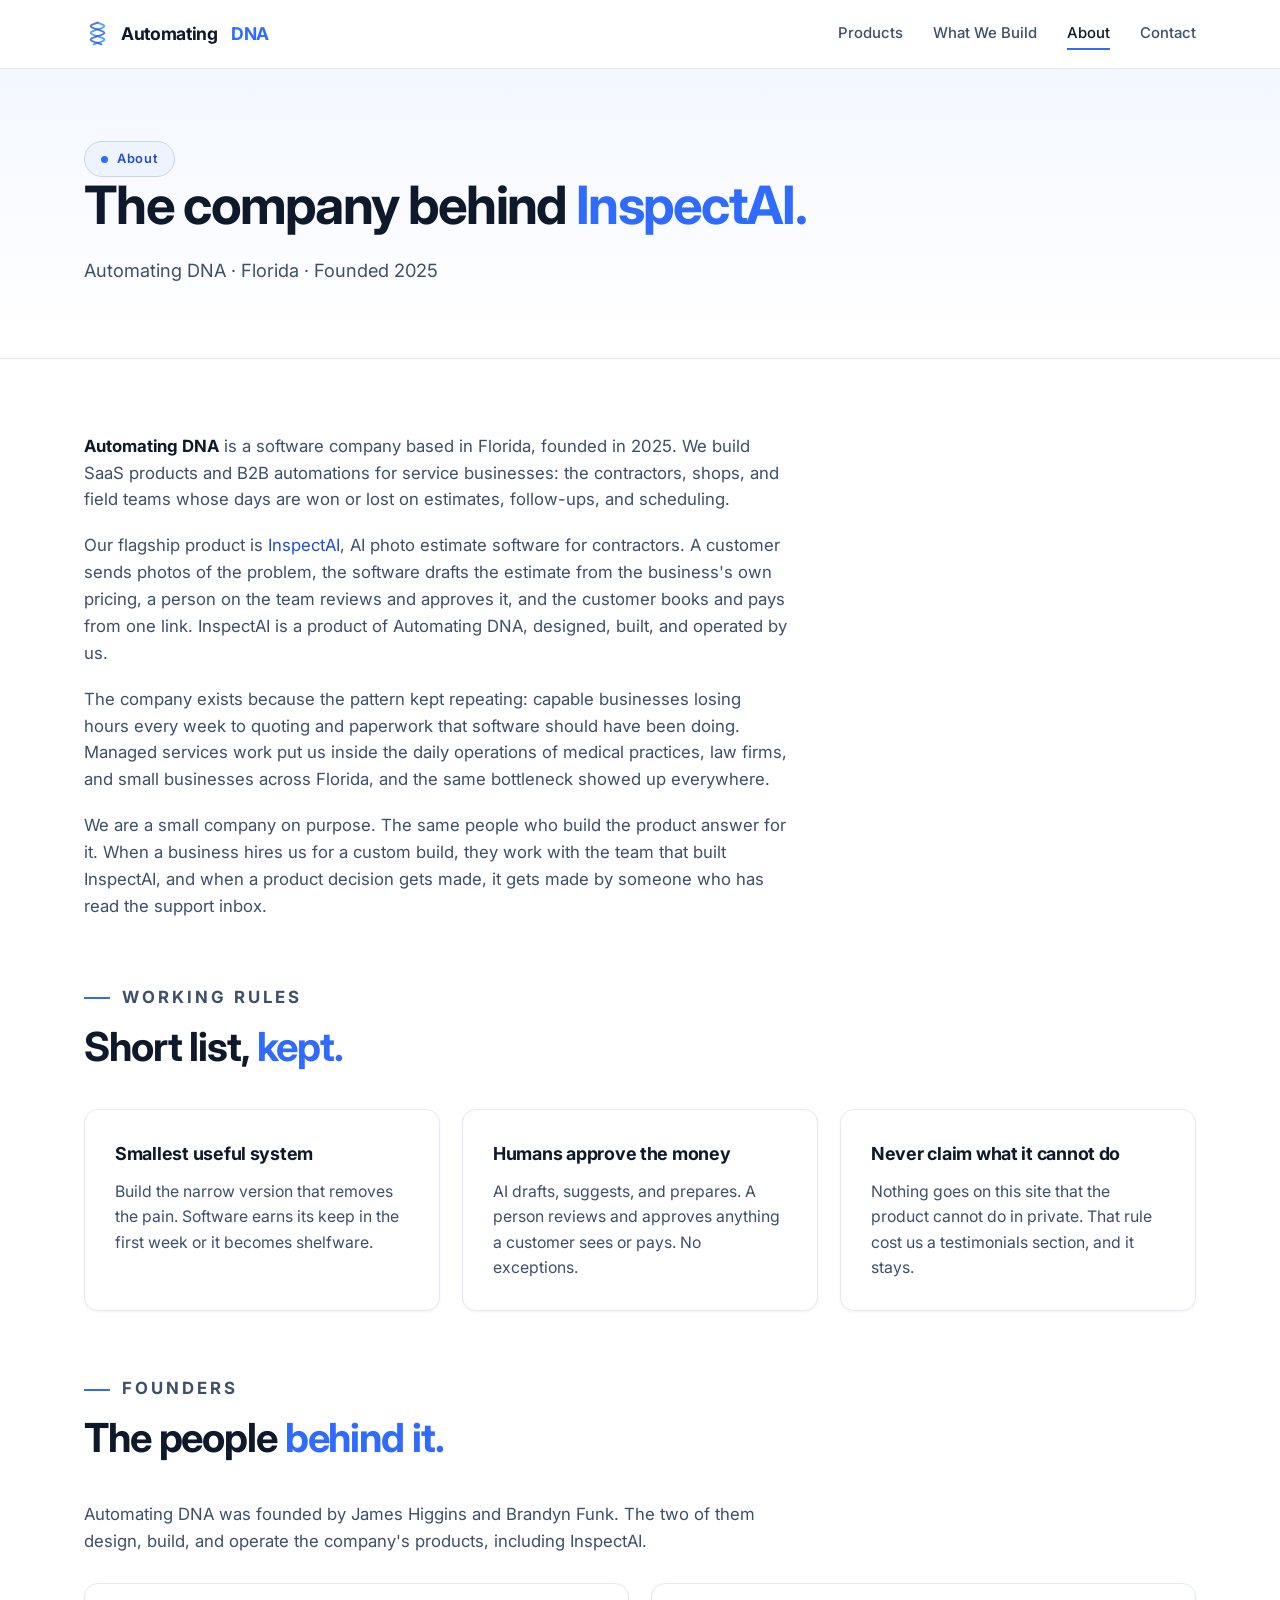
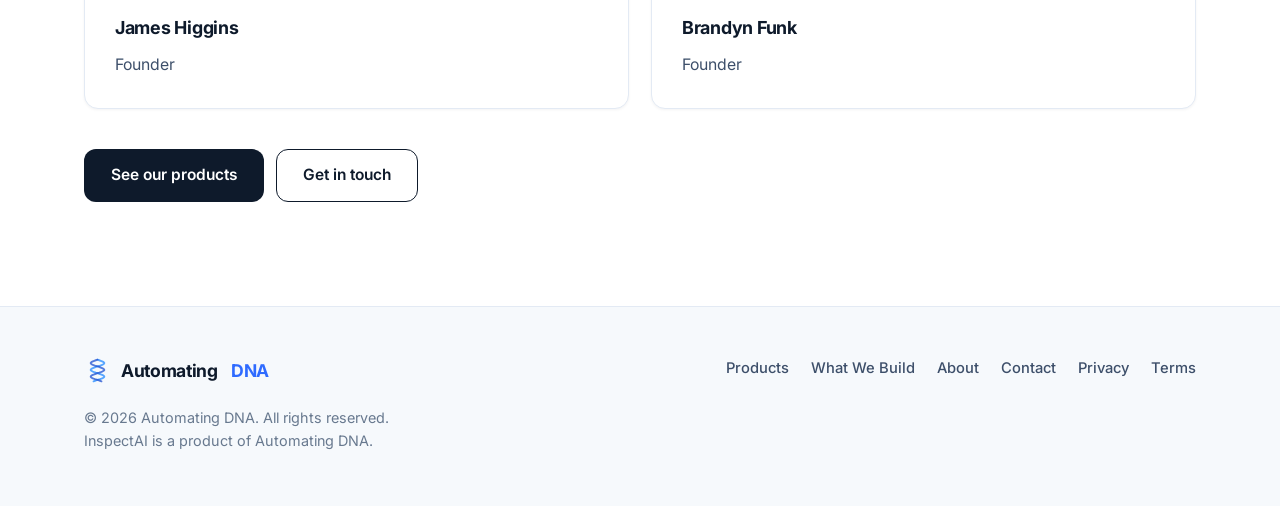
==== about.html @ 5c902201 "Name the founders: James Higgins and Brandyn Funk At James's direction (reversing this morning's rem" ====
<!DOCTYPE html>
<html lang="en-US">
<head>
<script async src="https://www.googletagmanager.com/gtag/js?id=G-0E4K4V9JYG"></script>
<script>
  window.dataLayer = window.dataLayer || [];
  function gtag(){dataLayer.push(arguments);}
  gtag('js', new Date());
  gtag('config', 'G-0E4K4V9JYG');
</script>
<script>(function(w,d,s,l,i){w[l]=w[l]||[];w[l].push({'gtm.start':
new Date().getTime(),event:'gtm.js'});var f=d.getElementsByTagName(s)[0],
j=d.createElement(s),dl=l!='dataLayer'?'&l='+l:'';j.async=true;j.src=
'https://www.googletagmanager.com/gtm.js?id='+i;f.parentNode.insertBefore(j,f);
})(window,document,'script','dataLayer','GTM-5DZR4XKW');</script>
<script>document.documentElement.className += ' js';</script>
<meta charset="UTF-8">
<meta name="viewport" content="width=device-width, initial-scale=1.0">
<title>About | Automating DNA</title>
<meta name="description" content="Automating DNA is a Florida software company. It is the parent company of InspectAI, AI photo estimate software for contractors.">
<link rel="canonical" href="https://automatingdna.com/about.html">
<meta property="og:type" content="website">
<meta property="og:site_name" content="Automating DNA">
<meta property="og:title" content="About | Automating DNA">
<meta property="og:description" content="The company behind InspectAI: a Florida software company building SaaS and B2B automations for service businesses.">
<meta property="og:url" content="https://automatingdna.com/about.html">
<meta name="twitter:card" content="summary">
<link rel="icon" href="data:image/svg+xml,%3Csvg xmlns='http://www.w3.org/2000/svg' viewBox='0 0 30 30'%3E%3Crect width='30' height='30' rx='7' fill='%23081226'/%3E%3Cpolyline points='15,4 20,8 10,12 20,16 10,20 15,24' fill='none' stroke='%2358a6ff' stroke-width='2.4' stroke-linecap='round' stroke-linejoin='round'/%3E%3C/svg%3E">
<link rel="preconnect" href="https://fonts.googleapis.com">
<link rel="preconnect" href="https://fonts.gstatic.com" crossorigin>
<link href="https://fonts.googleapis.com/css2?family=Inter:wght@400;500;600;700;800&display=swap" rel="stylesheet">
<link rel="stylesheet" href="/assets/site.css">
</head>
<body>
<noscript><iframe src="https://www.googletagmanager.com/ns.html?id=GTM-5DZR4XKW" height="0" width="0" style="display:none;visibility:hidden"></iframe></noscript>

<header class="site-header" id="siteHeader">
  <div class="wrap">
    <a class="wordmark" href="/" aria-label="Automating DNA home">
      <svg width="27" height="27" viewBox="0 0 30 30" aria-hidden="true"><polyline points="15.0,3.0 16.9,3.6 18.6,4.2 20.1,4.8 21.3,5.4 22.1,6.0 22.5,6.6 22.4,7.2 21.8,7.8 20.8,8.4 19.4,9.0 17.8,9.6 15.9,10.2 14.1,10.8 12.2,11.4 10.6,12.0 9.2,12.6 8.2,13.2 7.6,13.8 7.5,14.4 7.9,15.0 8.7,15.6 9.9,16.2 11.4,16.8 13.1,17.4 15.0,18.0 16.9,18.6 18.6,19.2 20.1,19.8 21.3,20.4 22.1,21.0 22.5,21.6 22.4,22.2 21.8,22.8 20.8,23.4 19.4,24.0 17.8,24.6 15.9,25.2 14.1,25.8 12.2,26.4 10.6,27.0" fill="none" stroke="#58a6ff" stroke-width="2.1" stroke-linecap="round"/><polyline points="15.0,3.0 13.1,3.6 11.4,4.2 9.9,4.8 8.7,5.4 7.9,6.0 7.5,6.6 7.6,7.2 8.2,7.8 9.2,8.4 10.6,9.0 12.2,9.6 14.1,10.2 15.9,10.8 17.8,11.4 19.4,12.0 20.8,12.6 21.8,13.2 22.4,13.8 22.5,14.4 22.1,15.0 21.3,15.6 20.1,16.2 18.6,16.8 16.9,17.4 15.0,18.0 13.1,18.6 11.4,19.2 9.9,19.8 8.7,20.4 7.9,21.0 7.5,21.6 7.6,22.2 8.2,22.8 9.2,23.4 10.6,24.0 12.2,24.6 14.1,25.2 15.9,25.8 17.8,26.4 19.4,27.0" fill="none" stroke="#1d4fd0" stroke-width="2.1" stroke-linecap="round" opacity="0.75"/></svg>
      Automating&nbsp;<span class="dna">DNA</span>
    </a>
    <nav class="main-nav">
      <a href="/products.html">Products</a>
      <a href="/services.html">What We Build</a>
      <a href="/about.html" aria-current="page">About</a>
      <a href="/contact.html">Contact</a>
    </nav>
  </div>
</header>

<main>
  <div class="stage">
    <div class="wrap">
      <div class="page-hero">
        <span class="pill"><span class="dot"></span>About</span>
        <h1>The company behind <span class="serif-i">InspectAI.</span></h1>
        <p class="lede">Automating DNA · Florida · Founded 2025</p>
      </div>
    </div>
  </div>

  <section>
    <div class="wrap">
      <div class="prose" data-reveal>
        <p><strong>Automating DNA</strong> is a software company based in Florida, founded in 2025. We build SaaS products and B2B automations for service businesses: the contractors, shops, and field teams whose days are won or lost on estimates, follow-ups, and scheduling.</p>
        <p>Our flagship product is <a href="https://goinspectai.com">InspectAI</a>, AI photo estimate software for contractors. A customer sends photos of the problem, the software drafts the estimate from the business's own pricing, a person on the team reviews and approves it, and the customer books and pays from one link. InspectAI is a product of Automating DNA, designed, built, and operated by us.</p>
        <p>The company exists because the pattern kept repeating: capable businesses losing hours every week to quoting and paperwork that software should have been doing. Managed services work put us inside the daily operations of medical practices, law firms, and small businesses across Florida, and the same bottleneck showed up everywhere.</p>
        <p>We are a small company on purpose. The same people who build the product answer for it. When a business hires us for a custom build, they work with the team that built InspectAI, and when a product decision gets made, it gets made by someone who has read the support inbox.</p>
      </div>

      <div class="section-head" style="margin-top: 64px;" data-reveal>
        <p class="chapter">Working rules</p>
        <h2 class="section-title">Short list, <span class="serif-i">kept.</span></h2>
      </div>
      <div class="grid grid-3">
        <div class="card" data-reveal>
          <h3>Smallest useful system</h3>
          <p>Build the narrow version that removes the pain. Software earns its keep in the first week or it becomes shelfware.</p>
        </div>
        <div class="card" data-reveal="2">
          <h3>Humans approve the money</h3>
          <p>AI drafts, suggests, and prepares. A person reviews and approves anything a customer sees or pays. No exceptions.</p>
        </div>
        <div class="card" data-reveal="3">
          <h3>Never claim what it cannot do</h3>
          <p>Nothing goes on this site that the product cannot do in private. That rule cost us a testimonials section, and it stays.</p>
        </div>
      </div>
      <div class="section-head" style="margin-top: 64px;">
        <p class="chapter">Founders</p>
        <h2 class="section-title">The people <span class="serif-i">behind it.</span></h2>
      </div>
      <div class="prose" style="margin-bottom: 28px;">
        <p>Automating DNA was founded by James Higgins and Brandyn Funk. The two of them design, build, and operate the company's products, including InspectAI.</p>
      </div>
      <div class="grid grid-2">
        <div class="card">
          <h3>James Higgins</h3>
          <p>Founder</p>
        </div>
        <div class="card">
          <h3>Brandyn Funk</h3>
          <p>Founder</p>
        </div>
      </div>
      <div class="cta-row" style="justify-content: flex-start; margin-top: 40px;">
        <a class="btn btn-dark" href="/products.html">See our products</a>
        <a class="btn btn-ghost" href="/contact.html">Get in touch</a>
      </div>
    </div>
  </section>
</main>

<footer class="site-footer">
  <div class="wrap">
    <div>
      <a class="wordmark" href="/">
        <svg width="27" height="27" viewBox="0 0 30 30" aria-hidden="true"><polyline points="15.0,3.0 16.9,3.6 18.6,4.2 20.1,4.8 21.3,5.4 22.1,6.0 22.5,6.6 22.4,7.2 21.8,7.8 20.8,8.4 19.4,9.0 17.8,9.6 15.9,10.2 14.1,10.8 12.2,11.4 10.6,12.0 9.2,12.6 8.2,13.2 7.6,13.8 7.5,14.4 7.9,15.0 8.7,15.6 9.9,16.2 11.4,16.8 13.1,17.4 15.0,18.0 16.9,18.6 18.6,19.2 20.1,19.8 21.3,20.4 22.1,21.0 22.5,21.6 22.4,22.2 21.8,22.8 20.8,23.4 19.4,24.0 17.8,24.6 15.9,25.2 14.1,25.8 12.2,26.4 10.6,27.0" fill="none" stroke="#58a6ff" stroke-width="2.1" stroke-linecap="round"/><polyline points="15.0,3.0 13.1,3.6 11.4,4.2 9.9,4.8 8.7,5.4 7.9,6.0 7.5,6.6 7.6,7.2 8.2,7.8 9.2,8.4 10.6,9.0 12.2,9.6 14.1,10.2 15.9,10.8 17.8,11.4 19.4,12.0 20.8,12.6 21.8,13.2 22.4,13.8 22.5,14.4 22.1,15.0 21.3,15.6 20.1,16.2 18.6,16.8 16.9,17.4 15.0,18.0 13.1,18.6 11.4,19.2 9.9,19.8 8.7,20.4 7.9,21.0 7.5,21.6 7.6,22.2 8.2,22.8 9.2,23.4 10.6,24.0 12.2,24.6 14.1,25.2 15.9,25.8 17.8,26.4 19.4,27.0" fill="none" stroke="#1d4fd0" stroke-width="2.1" stroke-linecap="round" opacity="0.75"/></svg>
        Automating&nbsp;<span class="dna">DNA</span>
      </a>
      <p class="fine" style="margin-top: 14px;">© 2026 Automating DNA. All rights reserved.<br>InspectAI is a product of Automating DNA.</p>
    </div>
    <nav class="footer-nav">
      <a href="/products.html">Products</a>
      <a href="/services.html">What We Build</a>
      <a href="/about.html">About</a>
      <a href="/contact.html">Contact</a>
      <a href="/privacy-policy.html">Privacy</a>
      <a href="/terms-of-service.html">Terms</a>
    </nav>
  </div>
</footer>

<script>
  (function () {
    var header = document.getElementById('siteHeader');
    addEventListener('scroll', function () {
      header.classList.toggle('scrolled', scrollY > 8);
    }, { passive: true });
  })();
</script>
</body>
</html>
---- assets/site.css ----
/* Automating DNA — design system v3.
   Direction: light, modern, clean, professional. Deliberately unlike
   InspectAI's dark cinematic look: white surfaces, hairline borders,
   restrained blue accent, quiet type, no glow, no dark stage.
   The helix survives only as the small logo mark and a faint hero motif. */
:root {
  --ink: #0e1a2b;
  --ink-soft: #3d4f6a;
  --muted: #68798f;
  --paper: #ffffff;
  --wash: #f6f9fc;
  --card: #ffffff;
  --line: #e3eaf4;
  --line-dark: #c9d6ea;
  --accent: #2f6bff;
  --accent-dark: #1d4fd0;
  --accent-wash: #eef4ff;
  --sky: #58a6ff;
  --radius: 14px;
  --shadow-lg: 0 24px 48px -24px rgba(14, 26, 43, 0.16);
  --shadow-sm: 0 1px 3px rgba(14, 26, 43, 0.05);
}
* { box-sizing: border-box; margin: 0; padding: 0; }
html { scroll-behavior: smooth; }
body {
  font-family: "Inter", system-ui, -apple-system, sans-serif;
  background: var(--paper);
  color: var(--ink);
  line-height: 1.6;
  -webkit-font-smoothing: antialiased;
  text-rendering: optimizeLegibility;
}
a { color: var(--accent-dark); text-decoration: none; }
a:hover { text-decoration: underline; }
::selection { background: #cfe0ff; color: var(--ink); }
.wrap { max-width: 1160px; margin: 0 auto; padding: 0 24px; }
/* Accent word inside headlines: same typeface, plain weight contrast
   via color only (the old italic serif device is retired). */
.serif-i { font-style: normal; color: var(--accent); }

/* ---------- Header ---------- */
.site-header {
  position: sticky; top: 0; z-index: 60;
  background: rgba(255, 255, 255, 0.9);
  backdrop-filter: blur(12px);
  -webkit-backdrop-filter: blur(12px);
  border-bottom: 1px solid var(--line);
  transition: box-shadow 0.3s ease;
}
.site-header.scrolled { box-shadow: 0 6px 24px rgba(14, 26, 43, 0.07); }
.site-header .wrap { display: flex; align-items: center; justify-content: space-between; height: 68px; }
.wordmark { font-weight: 700; font-size: 1.1rem; letter-spacing: -0.02em; color: var(--ink); display: inline-flex; align-items: center; gap: 10px; }
.wordmark:hover { text-decoration: none; }
.wordmark svg { display: block; }
.wordmark .dna { color: var(--accent); }
.main-nav { display: flex; gap: 30px; font-size: 0.93rem; font-weight: 500; }
.main-nav a { color: var(--ink-soft); position: relative; padding: 4px 0; white-space: nowrap; }
.main-nav a:hover { color: var(--ink); text-decoration: none; }
.main-nav a::after {
  content: ""; position: absolute; left: 0; bottom: 0; height: 2px; width: 100%;
  background: var(--accent); transform: scaleX(0); transform-origin: left; transition: transform 0.25s ease;
}
.main-nav a:hover::after, .main-nav a[aria-current="page"]::after { transform: scaleX(1); }
.main-nav a[aria-current="page"] { color: var(--ink); }
/* Phones: the wordmark and four nav links cannot share one row.
   Stack them: wordmark on its own row, nav spread across the full width. */
@media (max-width: 720px) {
  .site-header .wrap { flex-direction: column; height: auto; padding-top: 13px; padding-bottom: 13px; gap: 11px; }
  .main-nav { width: 100%; justify-content: space-between; gap: 14px; font-size: 0.9rem; }
  .wordmark { font-size: 1.05rem; }
}

/* ---------- Hero (light band) ---------- */
.stage {
  position: relative; overflow: hidden; color: var(--ink);
  background: linear-gradient(180deg, #f3f7ff 0%, #ffffff 92%);
  border-bottom: 1px solid var(--line);
}
.helix { position: absolute; top: -6%; right: 3.5%; height: 112%; opacity: 0.22; pointer-events: none;
  -webkit-mask-image: linear-gradient(180deg, transparent, #000 18%, #000 82%, transparent);
          mask-image: linear-gradient(180deg, transparent, #000 18%, #000 82%, transparent);
  animation: helix-drift 26s ease-in-out infinite alternate; }
@media (max-width: 900px) { .helix { right: -70px; opacity: 0.14; } }
@keyframes helix-drift { from { transform: translateY(-14px); } to { transform: translateY(16px); } }
.hero { position: relative; text-align: center; padding: 84px 0 0; }
.pill {
  display: inline-flex; align-items: center; gap: 9px;
  border: 1px solid var(--line-dark); border-radius: 999px;
  padding: 7px 16px; font-size: 0.8rem; font-weight: 600; letter-spacing: 0.05em;
  color: var(--accent-dark); background: var(--accent-wash);
}
.pill .dot { width: 7px; height: 7px; border-radius: 50%; background: var(--accent); }
h1.display {
  font-size: clamp(2.45rem, 5.4vw, 3.7rem); font-weight: 700;
  letter-spacing: -0.032em; line-height: 1.08; max-width: 15em; margin: 24px auto 0; color: var(--ink);
}
.lede { font-size: 1.14rem; color: var(--ink-soft); max-width: 44em; margin: 22px auto 0; }
.lede strong { color: var(--ink); }
.cta-row { display: flex; flex-wrap: wrap; gap: 12px; justify-content: center; margin-top: 34px; }
.hero .cta-row { position: relative; z-index: 2; }
.btn {
  display: inline-block; padding: 13px 26px; border-radius: 12px;
  font-weight: 600; font-size: 0.97rem; border: 1px solid transparent;
  transition: background 0.2s ease, border-color 0.2s ease, color 0.2s ease;
}
.btn:hover { text-decoration: none; }
.btn-primary { background: var(--accent); color: #fff; }
.btn-primary:hover { background: var(--accent-dark); }
.btn-ghost-light { background: #fff; color: var(--ink); border-color: var(--line-dark); }
.btn-ghost-light:hover { border-color: var(--ink-soft); }
.btn-dark { background: var(--ink); color: #fff; }
.btn-dark:hover { background: #22334d; }
.btn-ghost { background: transparent; color: var(--ink); border-color: var(--ink); }
.btn-ghost:hover { background: var(--ink); color: #fff; }
.micro-trust { margin-top: 20px; font-size: 0.88rem; color: var(--muted); letter-spacing: 0.01em; }
.micro-trust b { color: var(--ink-soft); font-weight: 600; }
.micro-trust .sep { margin: 0 10px; opacity: 0.5; }

/* Product window */
.product-window {
  position: relative; z-index: 2; max-width: 880px; margin: 52px auto 0;
  background: #fff; border-radius: 16px; box-shadow: var(--shadow-lg);
  border: 1px solid var(--line); text-align: left; color: var(--ink);
  overflow: hidden;
}
.win-bar { display: flex; align-items: center; gap: 8px; padding: 13px 18px; background: var(--wash); border-bottom: 1px solid var(--line); }
.win-bar .d { width: 11px; height: 11px; border-radius: 50%; }
.win-bar .d.r { background: #ff5f57; } .win-bar .d.y { background: #febc2e; } .win-bar .d.g { background: #28c840; }
.win-bar .url { margin-left: 10px; font-size: 0.8rem; color: var(--muted); background: #fff; border: 1px solid var(--line); border-radius: 7px; padding: 3px 12px; min-width: 0; overflow: hidden; text-overflow: ellipsis; white-space: nowrap; }
.win-body { padding: 24px 26px 26px; display: grid; grid-template-columns: 1.25fr 0.75fr; gap: 26px; }
@media (max-width: 700px) { .win-body { grid-template-columns: 1fr; } }
.win-body h3 { font-size: 1.02rem; letter-spacing: -0.01em; }
.win-sub { font-size: 0.86rem; color: var(--muted); margin-top: 2px; }
.status-pill { display: inline-block; font-size: 0.72rem; font-weight: 700; letter-spacing: 0.07em; text-transform: uppercase;
  color: #0d7a3e; background: #e2f6ea; border-radius: 999px; padding: 4px 11px; vertical-align: middle; margin-left: 8px; }
.line-items { margin-top: 16px; border-top: 1px solid var(--line); }
.line-items div { display: flex; justify-content: space-between; gap: 18px; padding: 9px 0; border-bottom: 1px solid var(--line); font-size: 0.92rem; }
.line-items div span:first-child { color: var(--ink-soft); }
.line-items div span:last-child { white-space: nowrap; }
.line-items .total { font-weight: 700; font-size: 1rem; }
.line-items .total span:first-child { color: var(--ink); }
.photo-tiles { display: grid; grid-template-columns: 1fr 1fr; gap: 10px; }
.photo-tiles figure { border-radius: 12px; aspect-ratio: 4 / 3; position: relative; overflow: hidden; background: #e8edf3; }
.photo-tiles img { width: 100%; height: 100%; object-fit: cover; display: block; }
.photo-tiles figcaption { position: absolute; left: 8px; bottom: 8px; font-size: 0.68rem; color: #fff; letter-spacing: 0.04em; background: rgba(8, 18, 38, 0.62); padding: 3px 8px; border-radius: 6px; }
.win-note { margin-top: 14px; font-size: 0.78rem; color: var(--muted); }
.hero-spacer { height: 64px; }
@media (max-width: 700px) { .hero-spacer { height: 44px; } }

/* Marquee (quiet trade strip) */
.marquee { border-bottom: 1px solid var(--line); background: #fff; overflow: hidden; padding: 15px 0; }
.marquee-track { display: flex; gap: 0; width: max-content; animation: marquee 40s linear infinite; }
.marquee span { font-size: 0.82rem; font-weight: 600; letter-spacing: 0.16em; text-transform: uppercase; color: #9db0c9; padding: 0 26px; white-space: nowrap; }
.marquee i { color: var(--sky); font-style: normal; }
@keyframes marquee { to { transform: translateX(-50%); } }

/* ---------- Sections ---------- */
section { padding: 74px 0; }
.chapter { font-size: 0.78rem; font-weight: 700; letter-spacing: 0.18em; text-transform: uppercase; color: var(--accent); margin-bottom: 14px; }
.chapter::before { content: ""; display: inline-block; width: 26px; height: 2px; background: var(--accent); vertical-align: middle; margin-right: 12px; }
.section-head { max-width: 46em; margin-bottom: 40px; }
.section-head.center { margin-left: auto; margin-right: auto; text-align: center; }
.section-head.center .chapter::before { display: none; }
h2.section-title { font-size: clamp(1.8rem, 3.6vw, 2.5rem); font-weight: 700; letter-spacing: -0.028em; line-height: 1.12; color: var(--ink); }
.section-head p { color: var(--ink-soft); margin-top: 14px; font-size: 1.05rem; }

.grid { display: grid; gap: 22px; }
.grid-2 { grid-template-columns: repeat(2, 1fr); }
.grid-3 { grid-template-columns: repeat(3, 1fr); }
@media (max-width: 880px) { .grid-2, .grid-3 { grid-template-columns: 1fr; } }
.card {
  background: var(--card); border: 1px solid var(--line); border-radius: var(--radius);
  padding: 30px; box-shadow: var(--shadow-sm);
  transition: border-color 0.2s ease, box-shadow 0.2s ease;
}
.card:hover { border-color: var(--line-dark); box-shadow: 0 10px 24px -14px rgba(14, 26, 43, 0.14); }
.card h3 { font-size: 1.12rem; font-weight: 700; letter-spacing: -0.015em; margin-bottom: 10px; }
.card p { color: var(--ink-soft); font-size: 0.99rem; }
.card .card-link { display: inline-block; margin-top: 18px; font-weight: 600; }
.card .card-link::after { content: " →"; }
.card .kicker { font-size: 0.75rem; font-weight: 700; letter-spacing: 0.15em; text-transform: uppercase; color: var(--accent); margin-bottom: 12px; }

/* Flagship panel (light) */
.flagship {
  background: var(--wash);
  border: 1px solid var(--line);
  color: var(--ink); border-radius: 18px; padding: 48px;
  display: grid; grid-template-columns: 1.05fr 0.95fr; gap: 46px; position: relative; overflow: hidden;
}
.flagship > * { position: relative; z-index: 1; }
@media (max-width: 880px) { .flagship { grid-template-columns: 1fr; padding: 34px 24px; } }
.flagship .chapter { color: var(--accent); }
.flagship .chapter::before { background: var(--accent); }
.flagship h2 { font-size: clamp(1.85rem, 3.6vw, 2.55rem); font-weight: 700; letter-spacing: -0.028em; line-height: 1.12; }
.flagship p { color: var(--ink-soft); margin-top: 15px; }
.flagship ul { list-style: none; }
.flagship li { padding: 12px 0; border-bottom: 1px solid var(--line); color: var(--ink-soft); font-size: 0.99rem; display: flex; gap: 12px; align-items: baseline; }
.flagship li:last-child { border-bottom: none; }
.flagship li::before { content: ""; flex: 0 0 auto; width: 8px; height: 8px; border-radius: 2px; background: var(--accent); transform: translateY(-1px); }
.flagship .cta-row { justify-content: flex-start; margin-top: 28px; }

/* Steps */
.steps { counter-reset: step; }
.step { display: flex; gap: 24px; padding: 26px 0; border-bottom: 1px solid var(--line); }
.step:last-child { border-bottom: none; }
.step .num { counter-increment: step; flex: 0 0 auto; font-size: 1.9rem; font-weight: 700; letter-spacing: -0.03em;
  color: var(--accent); line-height: 1; padding-top: 4px; min-width: 52px; }
.step .num::before { content: counter(step, decimal-leading-zero); }
.step h3 { font-size: 1.08rem; letter-spacing: -0.015em; margin-bottom: 5px; }
.step p { color: var(--ink-soft); font-size: 0.99rem; max-width: 46em; }

/* Interior page hero */
.page-hero { padding: 72px 0 10px; position: relative; }
.page-hero h1 { font-size: clamp(2.25rem, 4.8vw, 3.3rem); font-weight: 700; letter-spacing: -0.032em; line-height: 1.08; max-width: 16em; color: var(--ink); }
.page-hero .lede { color: var(--ink-soft); margin-left: 0; }
.page-hero .lede strong { color: var(--ink); }
.stage .page-hero { padding-bottom: 72px; }

/* Prose */
.prose { max-width: 44em; }
.prose p { color: var(--ink-soft); margin-bottom: 19px; font-size: 1.05rem; }
.prose p strong { color: var(--ink); }

/* Contact form */
.form-card { background: var(--card); border: 1px solid var(--line); border-radius: var(--radius); padding: 34px; box-shadow: var(--shadow-sm); }
.form-card label { display: block; font-weight: 600; font-size: 0.92rem; margin: 19px 0 7px; }
.form-card label:first-of-type { margin-top: 0; }
.form-card input, .form-card textarea {
  width: 100%; padding: 13px 15px; border: 1px solid var(--line-dark); border-radius: 10px;
  font: inherit; background: #fff; color: var(--ink); transition: border-color 0.2s ease, box-shadow 0.2s ease;
}
.form-card input:focus, .form-card textarea:focus { outline: none; border-color: var(--accent); box-shadow: 0 0 0 4px rgba(47, 107, 255, 0.13); }
.form-card textarea { min-height: 132px; resize: vertical; }
.form-card .btn { margin-top: 24px; cursor: pointer; font: inherit; }

/* Footer */
.site-footer { background: var(--wash); border-top: 1px solid var(--line); color: var(--ink-soft); margin-top: 30px; padding: 50px 0 54px; }
.site-footer .wrap { display: flex; flex-wrap: wrap; gap: 30px; justify-content: space-between; }
.site-footer .fine { color: var(--muted); font-size: 0.9rem; max-width: 34em; }
.footer-nav { display: flex; flex-wrap: wrap; gap: 22px; font-size: 0.92rem; font-weight: 500; }
.footer-nav a { color: var(--ink-soft); }
.footer-nav a:hover { color: var(--ink); }

/* ---------- Motion ----------
   Content renders immediately at full opacity: no scroll-reveal.
   (The v2/v3 fade-in made first paint look washed out until each
   block animated in, so it was retired.) */

/* ---------- Responsive precision (tablets and small phones) ---------- */
@media (max-width: 900px) { .main-nav { gap: 20px; } }
@media (max-width: 520px) {
  .wrap { padding: 0 18px; }
  section { padding: 52px 0; }
  .hero { padding-top: 58px; }
  h1.display { font-size: 2.3rem; }
  .page-hero { padding-top: 50px; }
  .stage .page-hero { padding-bottom: 52px; }
  .page-hero h1 { font-size: 2rem; }
  .card { padding: 24px; }
  .flagship { padding: 28px 20px; }
  .form-card { padding: 24px; }
  .win-body { padding: 20px; }
  .step { gap: 16px; }
  .btn { padding: 12px 22px; }
  .lede { font-size: 1.05rem; }
}
@media (max-width: 400px) {
  .main-nav { font-size: 0.85rem; gap: 10px; }
  .pill { font-size: 0.74rem; padding: 6px 13px; }
  .micro-trust .sep { margin: 0 6px; }
}

@media (prefers-reduced-motion: reduce) {
  *, *::before, *::after { animation-duration: 0.01ms !important; animation-iteration-count: 1 !important; transition-duration: 0.01ms !important; }
  html { scroll-behavior: auto; }
}
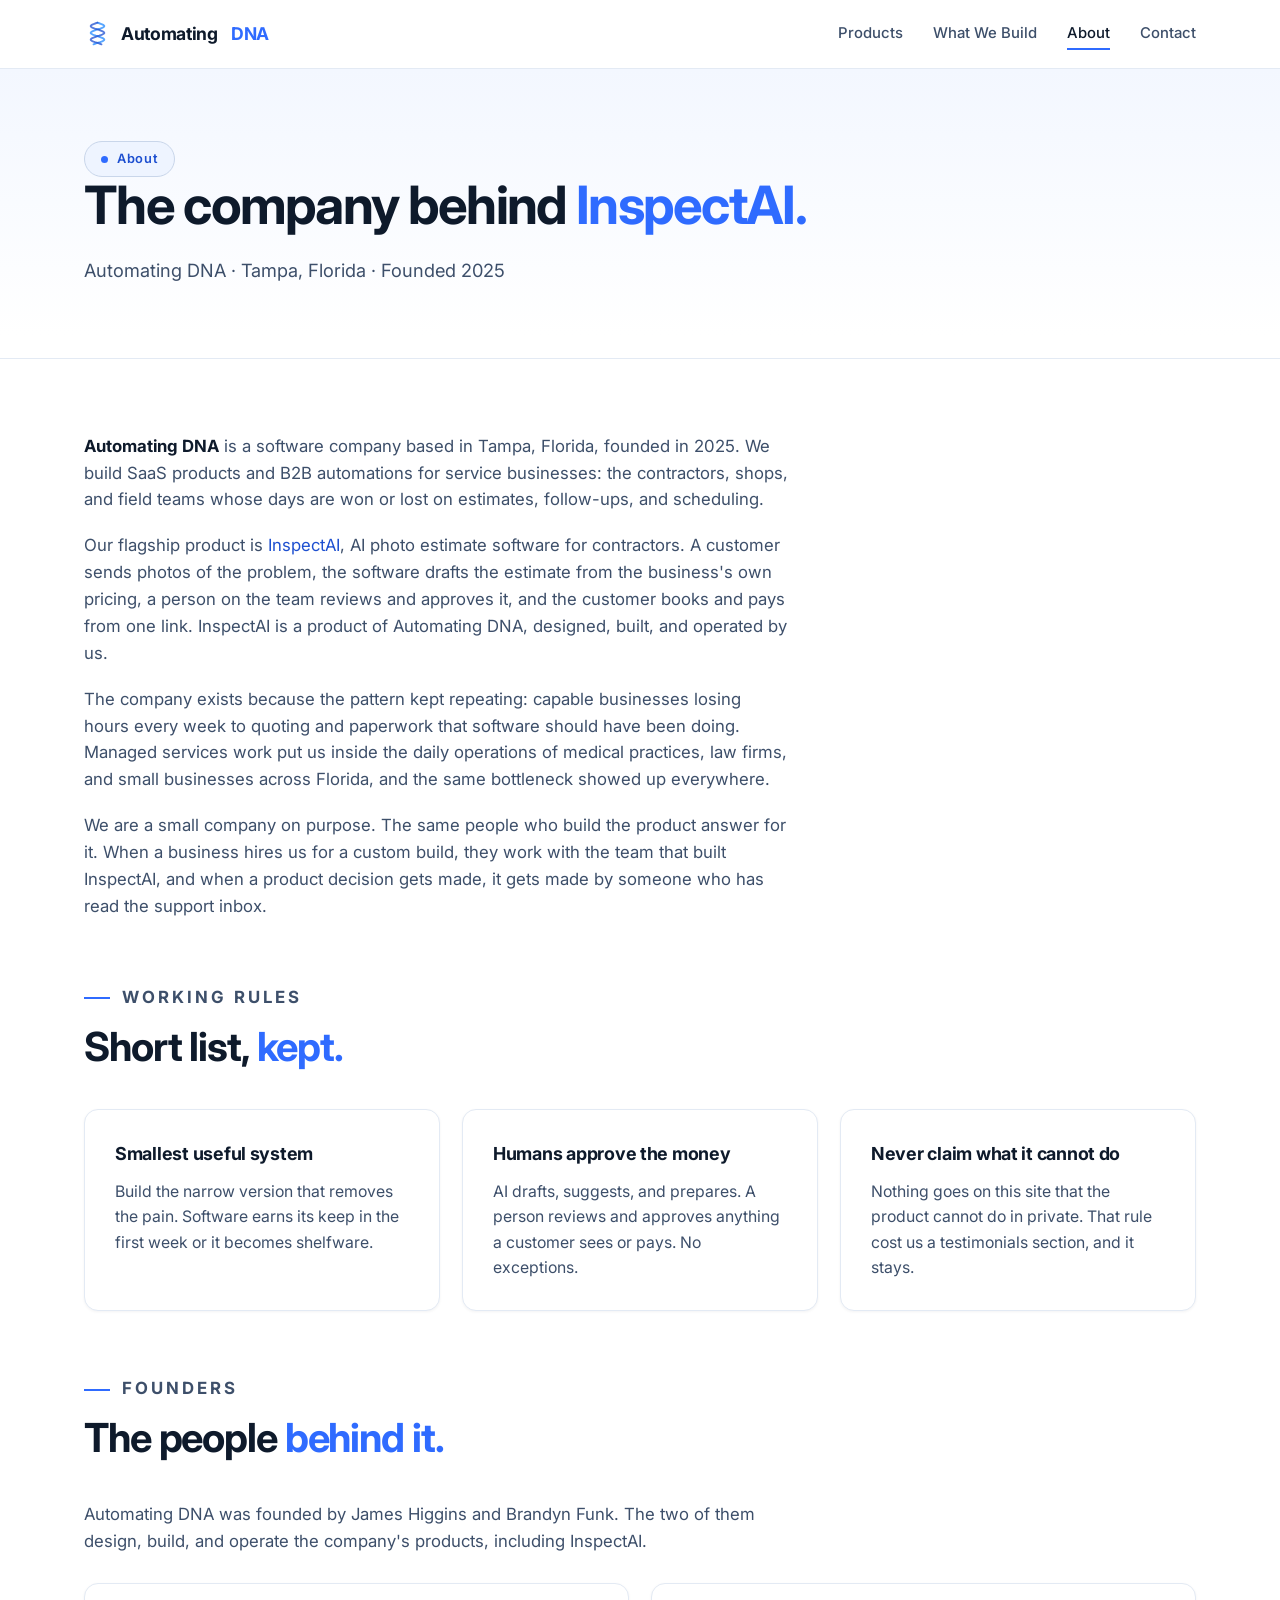
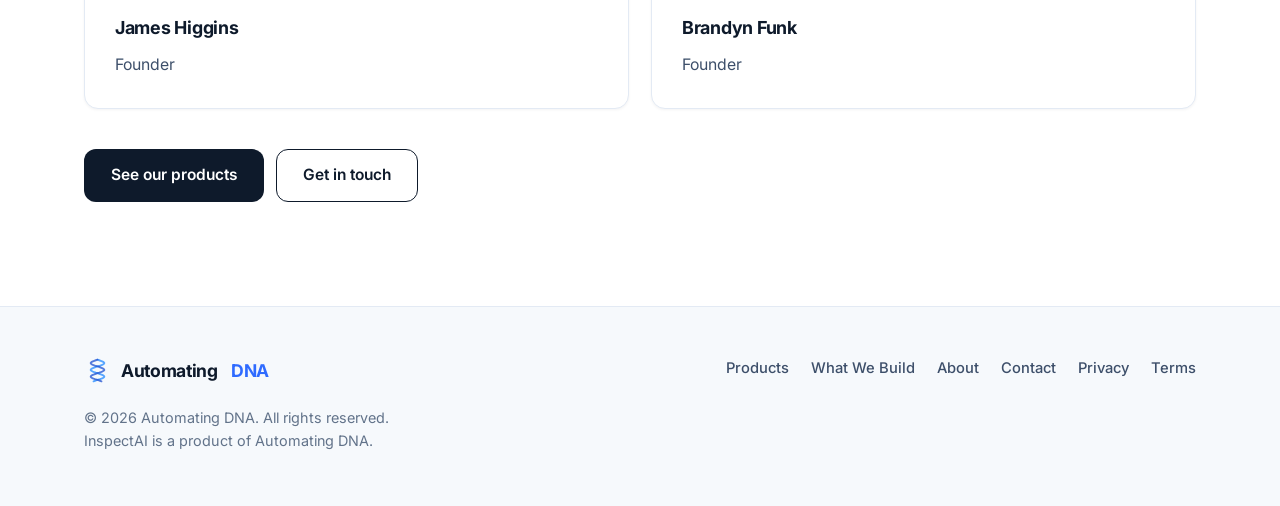
==== commit 366f8861: "Fix Oct 30 review findings: remove Concrete from marquee, AA contrast for small labels, homepage tit" ====
--- a/about.html
+++ b/about.html
@@ -24,11 +24,28 @@
 <meta property="og:title" content="About | Automating DNA">
 <meta property="og:description" content="The company behind InspectAI: a Florida software company building SaaS and B2B automations for service businesses.">
 <meta property="og:url" content="https://automatingdna.com/about.html">
-<meta name="twitter:card" content="summary">
+<meta property="og:image" content="https://automatingdna.com/images/og-image.png">
+<meta property="og:image:width" content="1200">
+<meta property="og:image:height" content="630">
+<meta property="og:image:alt" content="Automating DNA, software company behind InspectAI">
+<meta name="twitter:card" content="summary_large_image">
+<meta name="twitter:image" content="https://automatingdna.com/images/og-image.png">
 <link rel="icon" href="data:image/svg+xml,%3Csvg xmlns='http://www.w3.org/2000/svg' viewBox='0 0 30 30'%3E%3Crect width='30' height='30' rx='7' fill='%23081226'/%3E%3Cpolyline points='15,4 20,8 10,12 20,16 10,20 15,24' fill='none' stroke='%2358a6ff' stroke-width='2.4' stroke-linecap='round' stroke-linejoin='round'/%3E%3C/svg%3E">
 <link rel="preconnect" href="https://fonts.googleapis.com">
 <link rel="preconnect" href="https://fonts.gstatic.com" crossorigin>
 <link href="https://fonts.googleapis.com/css2?family=Inter:wght@400;500;600;700;800&display=swap" rel="stylesheet">
+<script type="application/ld+json">
+{
+  "@context": "https://schema.org",
+  "@type": "Organization",
+  "name": "Automating DNA",
+  "url": "https://automatingdna.com",
+  "description": "Florida software company that builds SaaS products and B2B automations for service businesses. Parent company of InspectAI.",
+  "email": "info@automatingdna.com",
+  "sameAs": ["https://www.linkedin.com/company/automating-dna/"],
+  "brand": { "@type": "Brand", "name": "InspectAI", "url": "https://goinspectai.com" }
+}
+</script>
 <link rel="stylesheet" href="/assets/site.css">
 </head>
 <body>
@@ -55,7 +72,7 @@
       <div class="page-hero">
         <span class="pill"><span class="dot"></span>About</span>
         <h1>The company behind <span class="serif-i">InspectAI.</span></h1>
-        <p class="lede">Automating DNA · Florida · Founded 2025</p>
+        <p class="lede">Automating DNA · Tampa, Florida · Founded 2025</p>
       </div>
     </div>
   </div>
@@ -63,7 +80,7 @@
   <section>
     <div class="wrap">
       <div class="prose" data-reveal>
-        <p><strong>Automating DNA</strong> is a software company based in Florida, founded in 2025. We build SaaS products and B2B automations for service businesses: the contractors, shops, and field teams whose days are won or lost on estimates, follow-ups, and scheduling.</p>
+        <p><strong>Automating DNA</strong> is a software company based in Tampa, Florida, founded in 2025. We build SaaS products and B2B automations for service businesses: the contractors, shops, and field teams whose days are won or lost on estimates, follow-ups, and scheduling.</p>
         <p>Our flagship product is <a href="https://goinspectai.com">InspectAI</a>, AI photo estimate software for contractors. A customer sends photos of the problem, the software drafts the estimate from the business's own pricing, a person on the team reviews and approves it, and the customer books and pays from one link. InspectAI is a product of Automating DNA, designed, built, and operated by us.</p>
         <p>The company exists because the pattern kept repeating: capable businesses losing hours every week to quoting and paperwork that software should have been doing. Managed services work put us inside the daily operations of medical practices, law firms, and small businesses across Florida, and the same bottleneck showed up everywhere.</p>
         <p>We are a small company on purpose. The same people who build the product answer for it. When a business hires us for a custom build, they work with the team that built InspectAI, and when a product decision gets made, it gets made by someone who has read the support inbox.</p>
--- a/assets/site.css
+++ b/assets/site.css
@@ -6,7 +6,7 @@
 :root {
   --ink: #0e1a2b;
   --ink-soft: #3d4f6a;
-  --muted: #68798f;
+  --muted: #62738a;
   --paper: #ffffff;
   --wash: #f6f9fc;
   --card: #ffffff;
@@ -79,9 +79,9 @@
 .helix { position: absolute; top: -6%; right: 3.5%; height: 112%; opacity: 0.22; pointer-events: none;
   -webkit-mask-image: linear-gradient(180deg, transparent, #000 18%, #000 82%, transparent);
           mask-image: linear-gradient(180deg, transparent, #000 18%, #000 82%, transparent);
-  animation: helix-drift 26s ease-in-out infinite alternate; }
+  animation: helix-drift 13s ease-in-out infinite alternate; transform-origin: center center; }
 @media (max-width: 900px) { .helix { right: -70px; opacity: 0.14; } }
-@keyframes helix-drift { from { transform: translateY(-14px); } to { transform: translateY(16px); } }
+@keyframes helix-drift { from { transform: translateY(-14px) scaleX(1); } to { transform: translateY(16px) scaleX(0.82); } }
 .hero { position: relative; text-align: center; padding: 84px 0 0; }
 .pill {
   display: inline-flex; align-items: center; gap: 9px;
@@ -156,7 +156,7 @@
 
 /* ---------- Sections ---------- */
 section { padding: 74px 0; }
-.chapter { font-size: 0.78rem; font-weight: 700; letter-spacing: 0.18em; text-transform: uppercase; color: var(--accent); margin-bottom: 14px; }
+.chapter { font-size: 0.78rem; font-weight: 700; letter-spacing: 0.18em; text-transform: uppercase; color: var(--accent-dark); margin-bottom: 14px; }
 .chapter::before { content: ""; display: inline-block; width: 26px; height: 2px; background: var(--accent); vertical-align: middle; margin-right: 12px; }
 .section-head { max-width: 46em; margin-bottom: 40px; }
 .section-head.center { margin-left: auto; margin-right: auto; text-align: center; }
@@ -178,7 +178,7 @@
 .card p { color: var(--ink-soft); font-size: 0.99rem; }
 .card .card-link { display: inline-block; margin-top: 18px; font-weight: 600; }
 .card .card-link::after { content: " →"; }
-.card .kicker { font-size: 0.75rem; font-weight: 700; letter-spacing: 0.15em; text-transform: uppercase; color: var(--accent); margin-bottom: 12px; }
+.card .kicker { font-size: 0.75rem; font-weight: 700; letter-spacing: 0.15em; text-transform: uppercase; color: var(--accent-dark); margin-bottom: 12px; }
 
 /* Flagship panel (light) */
 .flagship {
@@ -189,7 +189,7 @@
 }
 .flagship > * { position: relative; z-index: 1; }
 @media (max-width: 880px) { .flagship { grid-template-columns: 1fr; padding: 34px 24px; } }
-.flagship .chapter { color: var(--accent); }
+.flagship .chapter { color: var(--accent-dark); }
 .flagship .chapter::before { background: var(--accent); }
 .flagship h2 { font-size: clamp(1.85rem, 3.6vw, 2.55rem); font-weight: 700; letter-spacing: -0.028em; line-height: 1.12; }
 .flagship p { color: var(--ink-soft); margin-top: 15px; }
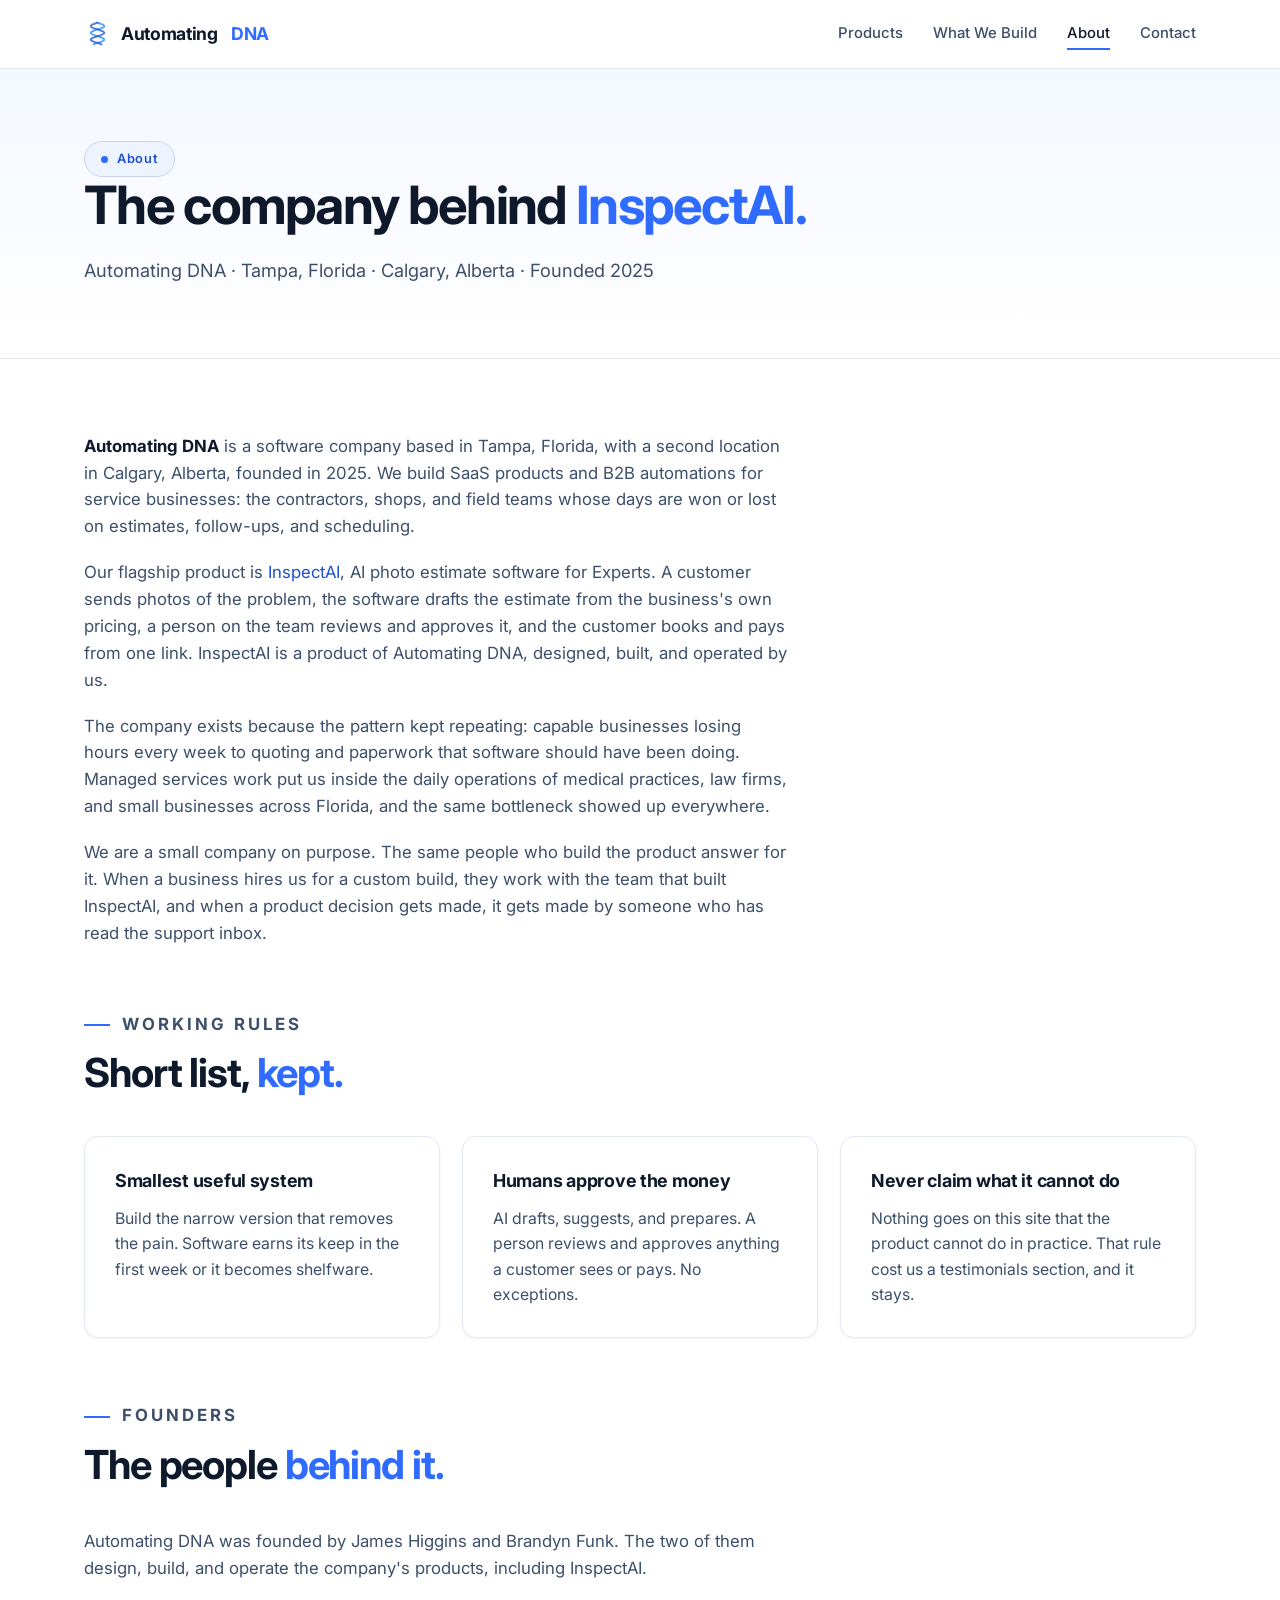
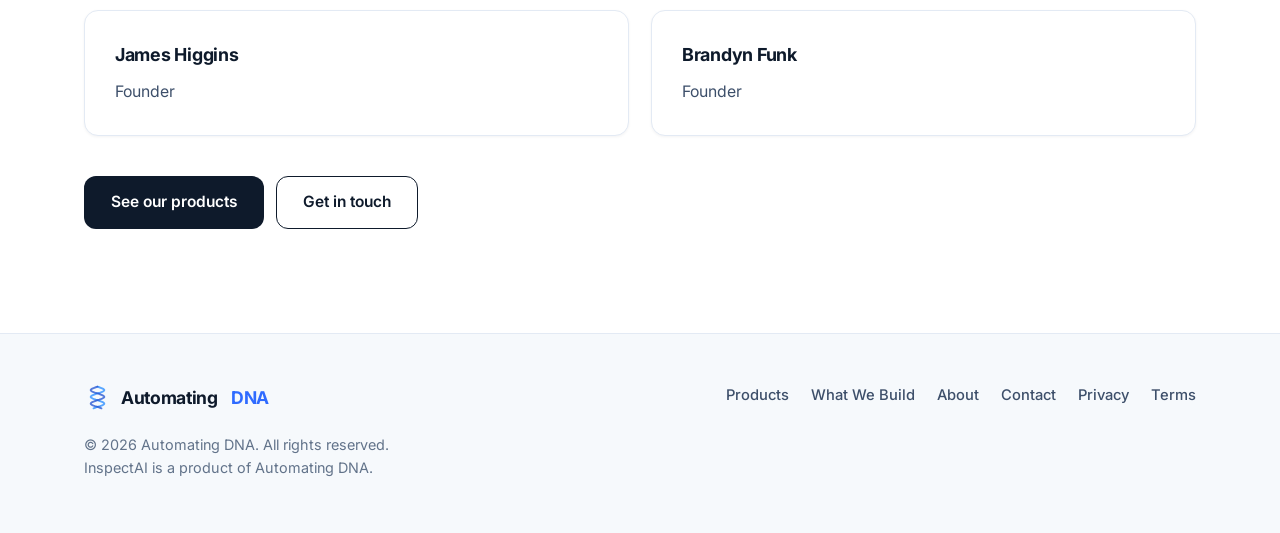
==== commit a04c0cfd: "Accuracy and consistency pass: Calgary second location, Experts terminology, Starter plan name, supp" ====
--- a/about.html
+++ b/about.html
@@ -72,7 +72,7 @@
       <div class="page-hero">
         <span class="pill"><span class="dot"></span>About</span>
         <h1>The company behind <span class="serif-i">InspectAI.</span></h1>
-        <p class="lede">Automating DNA · Tampa, Florida · Founded 2025</p>
+        <p class="lede">Automating DNA · Tampa, Florida · Calgary, Alberta · Founded 2025</p>
       </div>
     </div>
   </div>
@@ -80,8 +80,8 @@
   <section>
     <div class="wrap">
       <div class="prose" data-reveal>
-        <p><strong>Automating DNA</strong> is a software company based in Tampa, Florida, founded in 2025. We build SaaS products and B2B automations for service businesses: the contractors, shops, and field teams whose days are won or lost on estimates, follow-ups, and scheduling.</p>
-        <p>Our flagship product is <a href="https://goinspectai.com">InspectAI</a>, AI photo estimate software for contractors. A customer sends photos of the problem, the software drafts the estimate from the business's own pricing, a person on the team reviews and approves it, and the customer books and pays from one link. InspectAI is a product of Automating DNA, designed, built, and operated by us.</p>
+        <p><strong>Automating DNA</strong> is a software company based in Tampa, Florida, with a second location in Calgary, Alberta, founded in 2025. We build SaaS products and B2B automations for service businesses: the contractors, shops, and field teams whose days are won or lost on estimates, follow-ups, and scheduling.</p>
+        <p>Our flagship product is <a href="https://goinspectai.com">InspectAI</a>, AI photo estimate software for Experts. A customer sends photos of the problem, the software drafts the estimate from the business's own pricing, a person on the team reviews and approves it, and the customer books and pays from one link. InspectAI is a product of Automating DNA, designed, built, and operated by us.</p>
         <p>The company exists because the pattern kept repeating: capable businesses losing hours every week to quoting and paperwork that software should have been doing. Managed services work put us inside the daily operations of medical practices, law firms, and small businesses across Florida, and the same bottleneck showed up everywhere.</p>
         <p>We are a small company on purpose. The same people who build the product answer for it. When a business hires us for a custom build, they work with the team that built InspectAI, and when a product decision gets made, it gets made by someone who has read the support inbox.</p>
       </div>
@@ -101,7 +101,7 @@
         </div>
         <div class="card" data-reveal="3">
           <h3>Never claim what it cannot do</h3>
-          <p>Nothing goes on this site that the product cannot do in private. That rule cost us a testimonials section, and it stays.</p>
+          <p>Nothing goes on this site that the product cannot do in practice. That rule cost us a testimonials section, and it stays.</p>
         </div>
       </div>
       <div class="section-head" style="margin-top: 64px;">
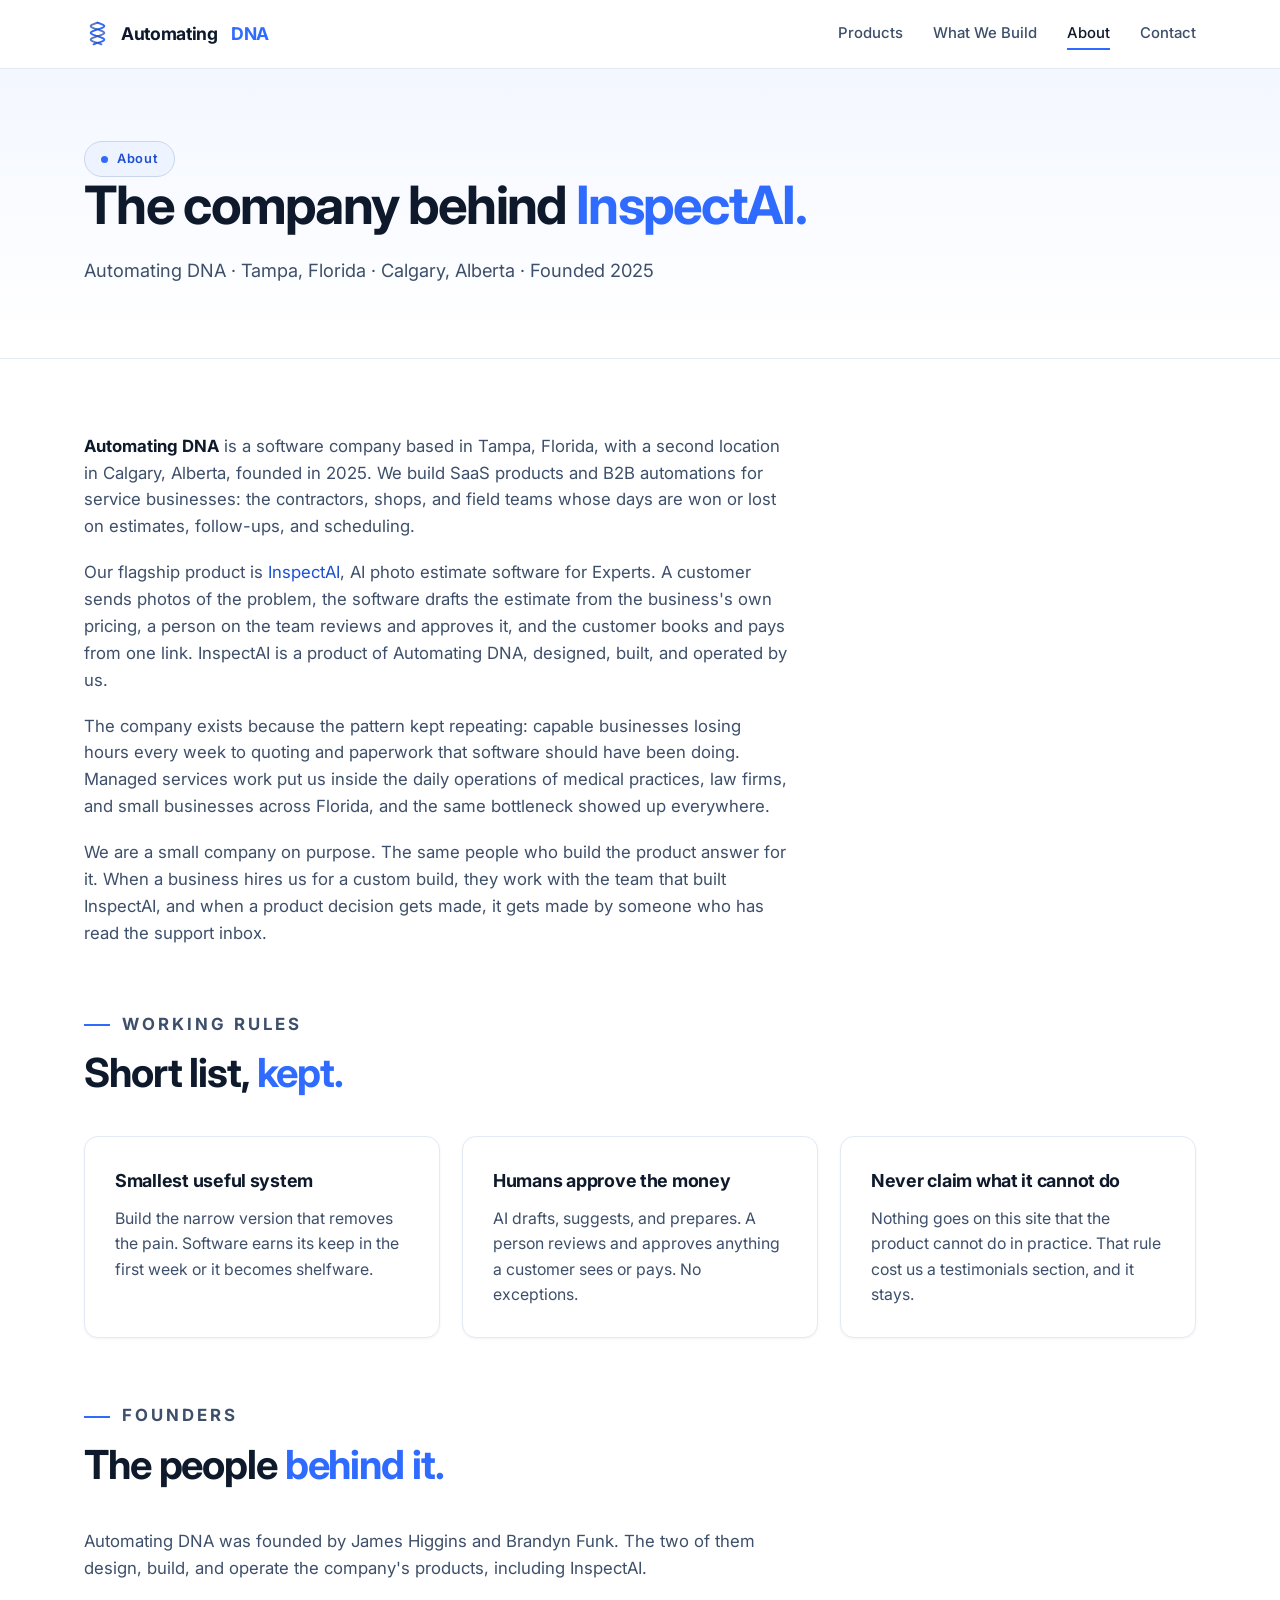
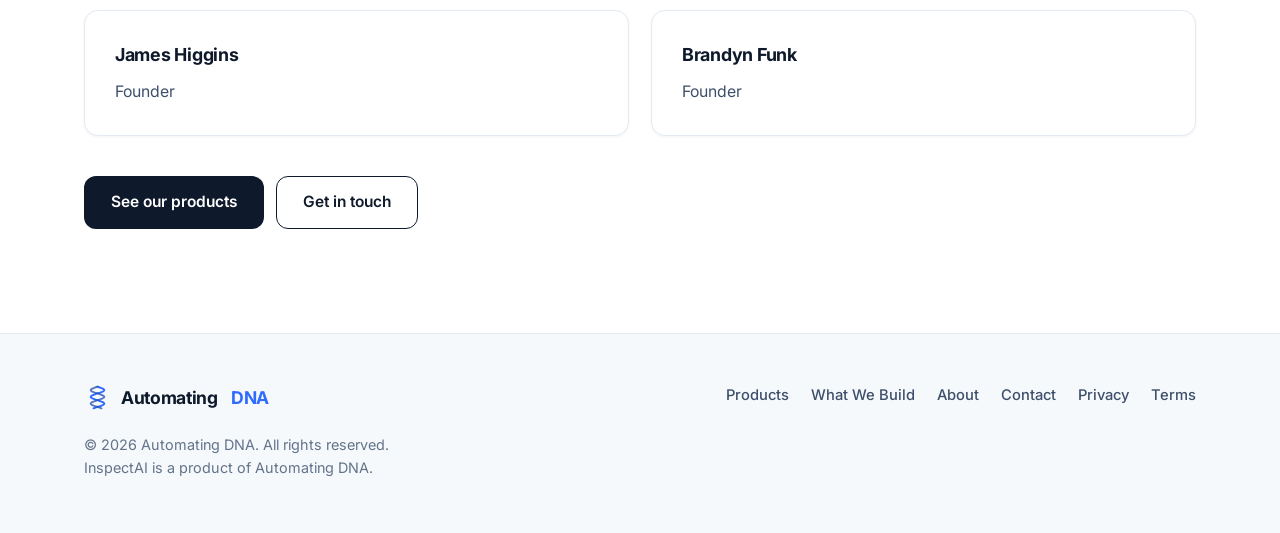
==== commit 2fac3ef3: "Unify helix blues under #2f6bff family Helix logo mark (header/footer on all 7 pages) and homepage h" ====
--- a/about.html
+++ b/about.html
@@ -24,12 +24,12 @@
 <meta property="og:title" content="About | Automating DNA">
 <meta property="og:description" content="The company behind InspectAI: a Florida software company building SaaS and B2B automations for service businesses.">
 <meta property="og:url" content="https://automatingdna.com/about.html">
-<meta property="og:image" content="https://automatingdna.com/images/og-image.png">
+<meta property="og:image" content="https://automatingdna.com/images/og-image-v2.png">
 <meta property="og:image:width" content="1200">
 <meta property="og:image:height" content="630">
 <meta property="og:image:alt" content="Automating DNA, software company behind InspectAI">
 <meta name="twitter:card" content="summary_large_image">
-<meta name="twitter:image" content="https://automatingdna.com/images/og-image.png">
+<meta name="twitter:image" content="https://automatingdna.com/images/og-image-v2.png">
 <link rel="icon" href="data:image/svg+xml,%3Csvg xmlns='http://www.w3.org/2000/svg' viewBox='0 0 30 30'%3E%3Crect width='30' height='30' rx='7' fill='%23081226'/%3E%3Cpolyline points='15,4 20,8 10,12 20,16 10,20 15,24' fill='none' stroke='%2358a6ff' stroke-width='2.4' stroke-linecap='round' stroke-linejoin='round'/%3E%3C/svg%3E">
 <link rel="preconnect" href="https://fonts.googleapis.com">
 <link rel="preconnect" href="https://fonts.gstatic.com" crossorigin>
@@ -54,7 +54,7 @@
 <header class="site-header" id="siteHeader">
   <div class="wrap">
     <a class="wordmark" href="/" aria-label="Automating DNA home">
-      <svg width="27" height="27" viewBox="0 0 30 30" aria-hidden="true"><polyline points="15.0,3.0 16.9,3.6 18.6,4.2 20.1,4.8 21.3,5.4 22.1,6.0 22.5,6.6 22.4,7.2 21.8,7.8 20.8,8.4 19.4,9.0 17.8,9.6 15.9,10.2 14.1,10.8 12.2,11.4 10.6,12.0 9.2,12.6 8.2,13.2 7.6,13.8 7.5,14.4 7.9,15.0 8.7,15.6 9.9,16.2 11.4,16.8 13.1,17.4 15.0,18.0 16.9,18.6 18.6,19.2 20.1,19.8 21.3,20.4 22.1,21.0 22.5,21.6 22.4,22.2 21.8,22.8 20.8,23.4 19.4,24.0 17.8,24.6 15.9,25.2 14.1,25.8 12.2,26.4 10.6,27.0" fill="none" stroke="#58a6ff" stroke-width="2.1" stroke-linecap="round"/><polyline points="15.0,3.0 13.1,3.6 11.4,4.2 9.9,4.8 8.7,5.4 7.9,6.0 7.5,6.6 7.6,7.2 8.2,7.8 9.2,8.4 10.6,9.0 12.2,9.6 14.1,10.2 15.9,10.8 17.8,11.4 19.4,12.0 20.8,12.6 21.8,13.2 22.4,13.8 22.5,14.4 22.1,15.0 21.3,15.6 20.1,16.2 18.6,16.8 16.9,17.4 15.0,18.0 13.1,18.6 11.4,19.2 9.9,19.8 8.7,20.4 7.9,21.0 7.5,21.6 7.6,22.2 8.2,22.8 9.2,23.4 10.6,24.0 12.2,24.6 14.1,25.2 15.9,25.8 17.8,26.4 19.4,27.0" fill="none" stroke="#1d4fd0" stroke-width="2.1" stroke-linecap="round" opacity="0.75"/></svg>
+      <svg width="27" height="27" viewBox="0 0 30 30" aria-hidden="true"><polyline points="15.0,3.0 16.9,3.6 18.6,4.2 20.1,4.8 21.3,5.4 22.1,6.0 22.5,6.6 22.4,7.2 21.8,7.8 20.8,8.4 19.4,9.0 17.8,9.6 15.9,10.2 14.1,10.8 12.2,11.4 10.6,12.0 9.2,12.6 8.2,13.2 7.6,13.8 7.5,14.4 7.9,15.0 8.7,15.6 9.9,16.2 11.4,16.8 13.1,17.4 15.0,18.0 16.9,18.6 18.6,19.2 20.1,19.8 21.3,20.4 22.1,21.0 22.5,21.6 22.4,22.2 21.8,22.8 20.8,23.4 19.4,24.0 17.8,24.6 15.9,25.2 14.1,25.8 12.2,26.4 10.6,27.0" fill="none" stroke="#2f6bff" stroke-width="2.1" stroke-linecap="round"/><polyline points="15.0,3.0 13.1,3.6 11.4,4.2 9.9,4.8 8.7,5.4 7.9,6.0 7.5,6.6 7.6,7.2 8.2,7.8 9.2,8.4 10.6,9.0 12.2,9.6 14.1,10.2 15.9,10.8 17.8,11.4 19.4,12.0 20.8,12.6 21.8,13.2 22.4,13.8 22.5,14.4 22.1,15.0 21.3,15.6 20.1,16.2 18.6,16.8 16.9,17.4 15.0,18.0 13.1,18.6 11.4,19.2 9.9,19.8 8.7,20.4 7.9,21.0 7.5,21.6 7.6,22.2 8.2,22.8 9.2,23.4 10.6,24.0 12.2,24.6 14.1,25.2 15.9,25.8 17.8,26.4 19.4,27.0" fill="none" stroke="#214bb2" stroke-width="2.1" stroke-linecap="round" opacity="0.75"/></svg>
       Automating&nbsp;<span class="dna">DNA</span>
     </a>
     <nav class="main-nav">
@@ -133,7 +133,7 @@
   <div class="wrap">
     <div>
       <a class="wordmark" href="/">
-        <svg width="27" height="27" viewBox="0 0 30 30" aria-hidden="true"><polyline points="15.0,3.0 16.9,3.6 18.6,4.2 20.1,4.8 21.3,5.4 22.1,6.0 22.5,6.6 22.4,7.2 21.8,7.8 20.8,8.4 19.4,9.0 17.8,9.6 15.9,10.2 14.1,10.8 12.2,11.4 10.6,12.0 9.2,12.6 8.2,13.2 7.6,13.8 7.5,14.4 7.9,15.0 8.7,15.6 9.9,16.2 11.4,16.8 13.1,17.4 15.0,18.0 16.9,18.6 18.6,19.2 20.1,19.8 21.3,20.4 22.1,21.0 22.5,21.6 22.4,22.2 21.8,22.8 20.8,23.4 19.4,24.0 17.8,24.6 15.9,25.2 14.1,25.8 12.2,26.4 10.6,27.0" fill="none" stroke="#58a6ff" stroke-width="2.1" stroke-linecap="round"/><polyline points="15.0,3.0 13.1,3.6 11.4,4.2 9.9,4.8 8.7,5.4 7.9,6.0 7.5,6.6 7.6,7.2 8.2,7.8 9.2,8.4 10.6,9.0 12.2,9.6 14.1,10.2 15.9,10.8 17.8,11.4 19.4,12.0 20.8,12.6 21.8,13.2 22.4,13.8 22.5,14.4 22.1,15.0 21.3,15.6 20.1,16.2 18.6,16.8 16.9,17.4 15.0,18.0 13.1,18.6 11.4,19.2 9.9,19.8 8.7,20.4 7.9,21.0 7.5,21.6 7.6,22.2 8.2,22.8 9.2,23.4 10.6,24.0 12.2,24.6 14.1,25.2 15.9,25.8 17.8,26.4 19.4,27.0" fill="none" stroke="#1d4fd0" stroke-width="2.1" stroke-linecap="round" opacity="0.75"/></svg>
+        <svg width="27" height="27" viewBox="0 0 30 30" aria-hidden="true"><polyline points="15.0,3.0 16.9,3.6 18.6,4.2 20.1,4.8 21.3,5.4 22.1,6.0 22.5,6.6 22.4,7.2 21.8,7.8 20.8,8.4 19.4,9.0 17.8,9.6 15.9,10.2 14.1,10.8 12.2,11.4 10.6,12.0 9.2,12.6 8.2,13.2 7.6,13.8 7.5,14.4 7.9,15.0 8.7,15.6 9.9,16.2 11.4,16.8 13.1,17.4 15.0,18.0 16.9,18.6 18.6,19.2 20.1,19.8 21.3,20.4 22.1,21.0 22.5,21.6 22.4,22.2 21.8,22.8 20.8,23.4 19.4,24.0 17.8,24.6 15.9,25.2 14.1,25.8 12.2,26.4 10.6,27.0" fill="none" stroke="#2f6bff" stroke-width="2.1" stroke-linecap="round"/><polyline points="15.0,3.0 13.1,3.6 11.4,4.2 9.9,4.8 8.7,5.4 7.9,6.0 7.5,6.6 7.6,7.2 8.2,7.8 9.2,8.4 10.6,9.0 12.2,9.6 14.1,10.2 15.9,10.8 17.8,11.4 19.4,12.0 20.8,12.6 21.8,13.2 22.4,13.8 22.5,14.4 22.1,15.0 21.3,15.6 20.1,16.2 18.6,16.8 16.9,17.4 15.0,18.0 13.1,18.6 11.4,19.2 9.9,19.8 8.7,20.4 7.9,21.0 7.5,21.6 7.6,22.2 8.2,22.8 9.2,23.4 10.6,24.0 12.2,24.6 14.1,25.2 15.9,25.8 17.8,26.4 19.4,27.0" fill="none" stroke="#214bb2" stroke-width="2.1" stroke-linecap="round" opacity="0.75"/></svg>
         Automating&nbsp;<span class="dna">DNA</span>
       </a>
       <p class="fine" style="margin-top: 14px;">© 2026 Automating DNA. All rights reserved.<br>InspectAI is a product of Automating DNA.</p>
--- a/assets/site.css
+++ b/assets/site.css
@@ -15,7 +15,14 @@
   --accent: #2f6bff;
   --accent-dark: #1d4fd0;
   --accent-wash: #eef4ff;
-  --sky: #58a6ff;
+  /* Helix/motif blues are derived from --accent (#2f6bff) only:
+     --accent-light is #2f6bff tinted 40% toward white, --accent-shade
+     is #2f6bff shaded 30% toward black. The inline helix SVGs use
+     #2f6bff and #214bb2 (the shade) as their two strands; no other
+     blues appear in the logo mark or hero motif. (--accent-dark
+     above is the text/link shade, not a logo color.) */
+  --accent-light: #82a6ff;
+  --accent-shade: #214bb2;
   --radius: 14px;
   --shadow-lg: 0 24px 48px -24px rgba(14, 26, 43, 0.16);
   --shadow-sm: 0 1px 3px rgba(14, 26, 43, 0.05);
@@ -151,7 +158,7 @@
 .marquee { border-bottom: 1px solid var(--line); background: #fff; overflow: hidden; padding: 15px 0; }
 .marquee-track { display: flex; gap: 0; width: max-content; animation: marquee 40s linear infinite; }
 .marquee span { font-size: 0.82rem; font-weight: 600; letter-spacing: 0.16em; text-transform: uppercase; color: #9db0c9; padding: 0 26px; white-space: nowrap; }
-.marquee i { color: var(--sky); font-style: normal; }
+.marquee i { color: var(--accent-light); font-style: normal; }
 @keyframes marquee { to { transform: translateX(-50%); } }
 
 /* ---------- Sections ---------- */
